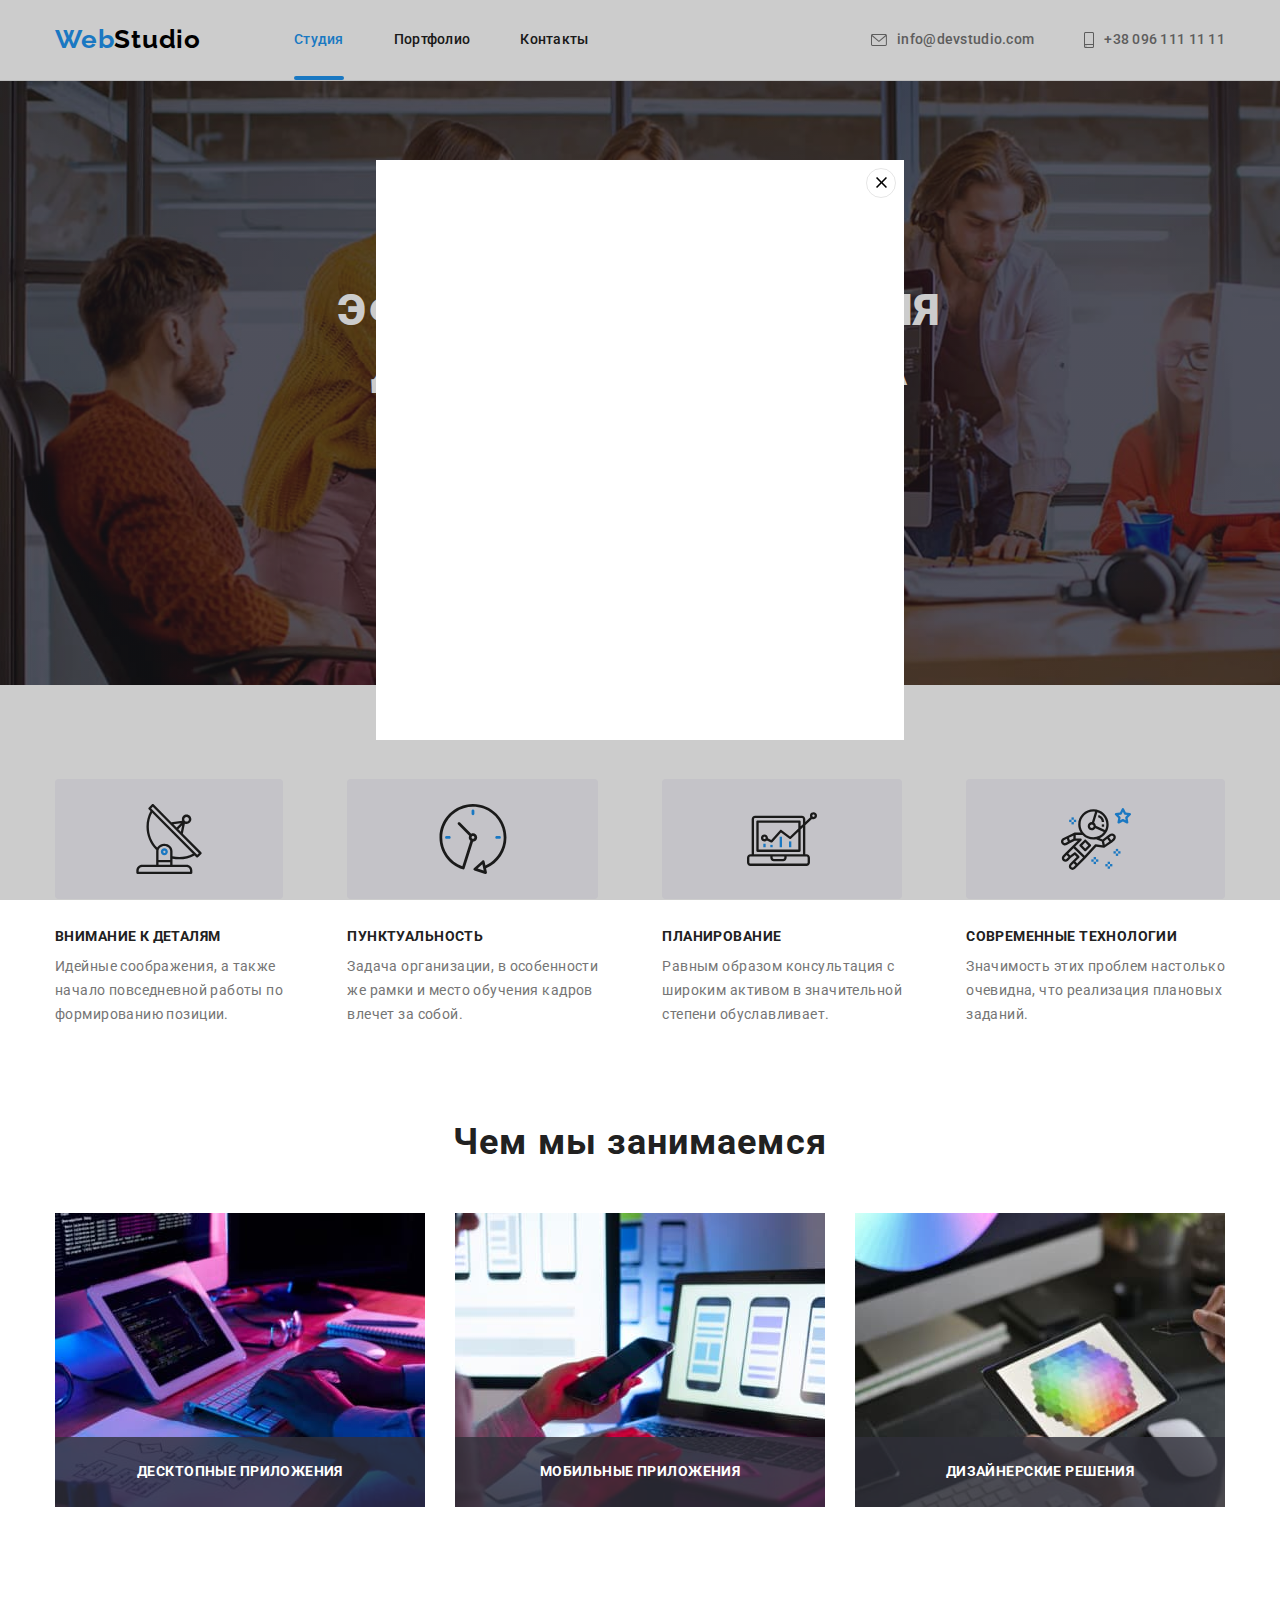
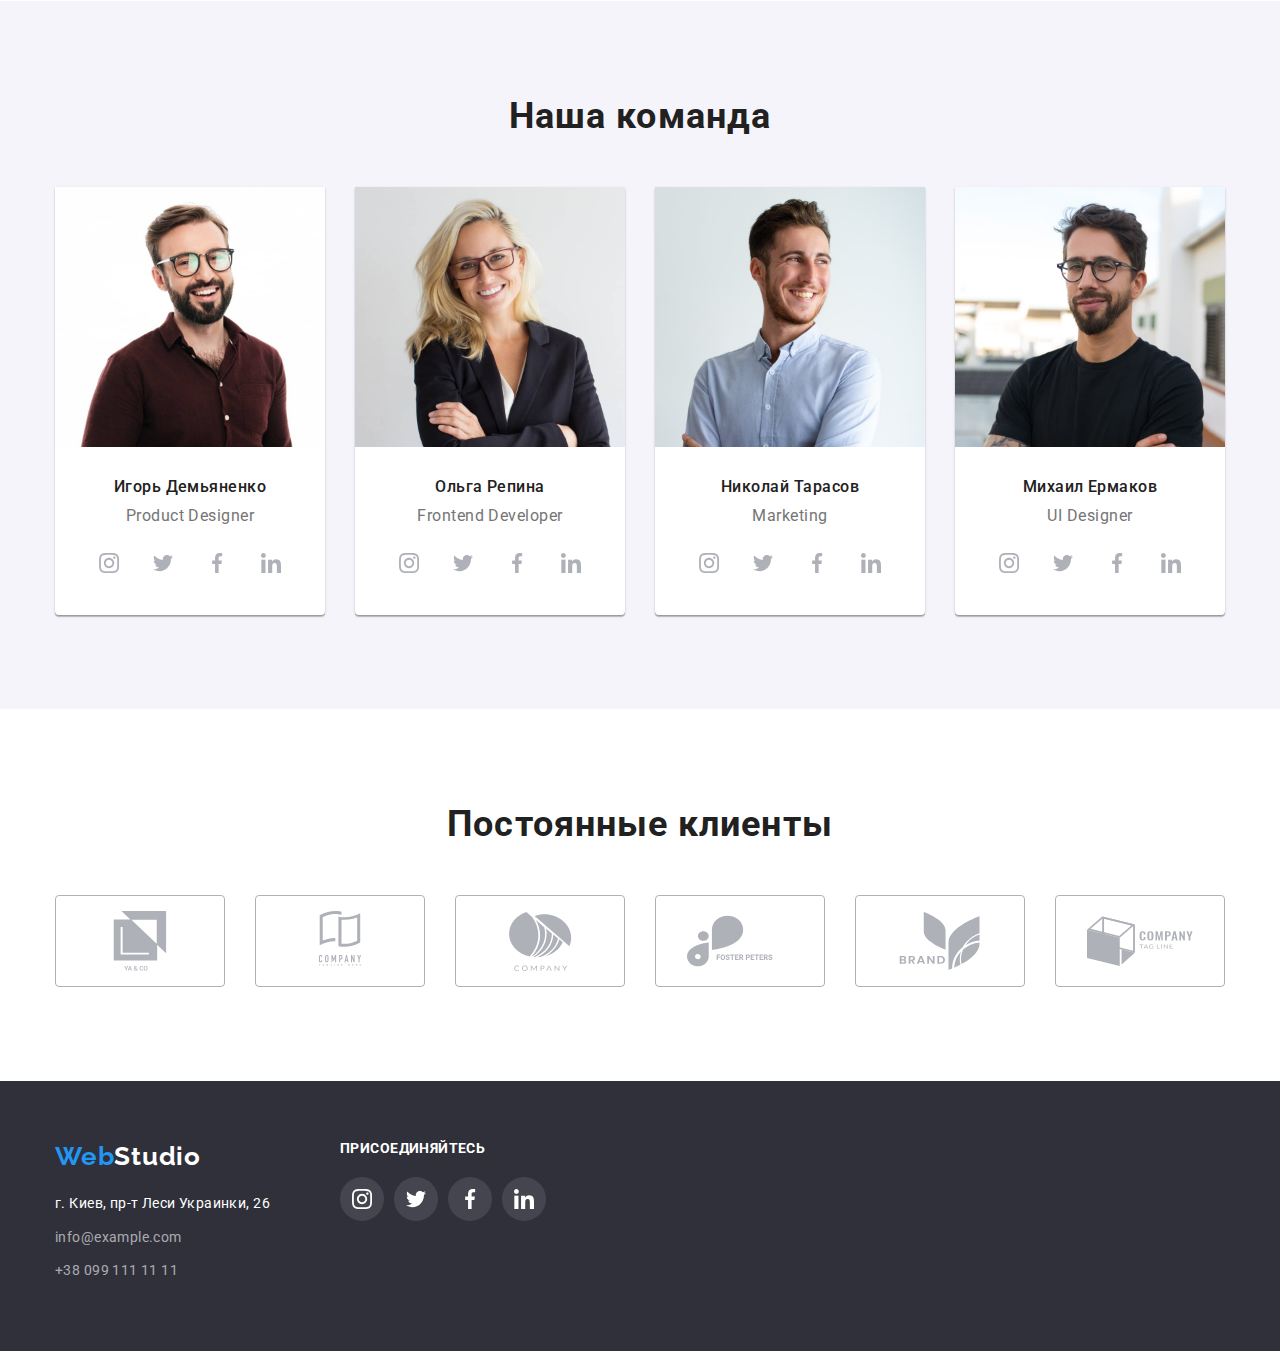
==== index.html @ f8dbdbdf "додає анімацію" ====
<!DOCTYPE html>
<html lang="ru">
<head>
    <meta charset="UTF-8">
    <meta http-equiv="X-UA-Compatible" content="IE=edge">
    <meta name="viewport" content="width=device-width, initial-scale=1.0">
    <title>Вебстудия</title>
    <link rel="preconnect" href="https://fonts.googleapis.com">
    <link rel="preconnect" href="https://fonts.gstatic.com" crossorigin>
    <link href="https://fonts.googleapis.com/css2?family=Raleway:wght@700&family=Roboto:wght@400;500;700;900&display=swap" rel="stylesheet">
    <link rel="stylesheet" href="https://cdn.jsdelivr.net/npm/modern-normalize@1.1.0/modern-normalize.min.css">
    <link rel="stylesheet" href="css/styles.css">
</head>
<body>
    <!--HEADER-->
    <header class="page-header">
        <div class="container page-header-container">
            <nav class="page-nav">
                <a class="logo link" href="index.html"><span class="logo-span">Web</span>Studio</a>
                <ul class="menu list">
                    <li class="menu-item">
                        <a class="menu-link link current" href="index.html">Студия</a>
                    </li>
                    <li class="menu-item">
                        <a class="menu-link link" href="portfolio.html">Портфолио</a>
                    </li>
                    <li class="menu-item">
                        <a class="menu-link link" href="">Контакты</a>
                    </li>
                </ul>
            </nav>
            <!--CONTACTS-->
            <ul class="contacts list"> 
                <li>
                    <a class="contact-mail link" href="mailto:info@devstudio.com">
                    <svg class="contact-list-icon" width="16" height="12">
                        <use href="./images/icons.svg/sprite.svg#icon-envelope"></use>
                    </svg>
                    info@devstudio.com</a>
                </li>
                <li>
                    <a class="contact-phone-number link" href="tel:+380961111111">
                    <svg class="contact-list-icon" width="10" height="16">
                        <use href="./images/icons.svg/sprite.svg#icon-smartphone"></use>
                    </svg>
                    +38 096 111 11 11</a>
                </li>
            </ul>
           
        </div>        
    </header>

    <main>
        <!--HERO-->
        <div class="hero">
            <div class="container">
                <h1 class="main-title">Эффективные решения <br> для вашего бизнеса</h1>
                <button class="order-btn" type="button" data-modal-open>Заказать услугу</button>
            </div>
        </div>
        <!--BENEFITS-->
        <section class="section benefit-section">
            <div class="container benefit-container">
                <h2 hidden>Преимущества вебстудии</h2>
            <ul class="benefits-list list">
                <li class="benefit-item">
                    <div class="benefits-item-card">
                        <svg class="benefits-item-icon" width="70" height="70">
                            <use href="./images/icons.svg/sprite.svg#icon-antenna-1"></use>
                        </svg>
                    </div>
                    <h3 class="benefit-title">Внимание к деталям</h3>
                    <p class="benefit-description">Идейные соображения, а также <br> начало повседневной работы по <br> формированию позиции.</p>
                </li>
                <li class="benefit-item">
                    <div class="benefits-item-card">
                        <svg class="benefits-item-icon" width="70" height="70">
                            <use href="./images/icons.svg/sprite.svg#icon-clock"></use>
                        </svg>
                    </div>
                    <h3 class="benefit-title">Пунктуальность</h3>
                    <p class="benefit-description">Задача организации, в особенности <br> же рамки и место обучения кадров <br> влечет за собой.</p>
                </li>
                <li class="benefit-item">
                    <div class="benefits-item-card">
                        <svg class="benefits-item-icon" width="70" height="70">
                            <use href="./images/icons.svg/sprite.svg#icon-diagram"></use>
                        </svg>
                    </div>
                    <h3 class="benefit-title">Планирование</h3>
                    <p class="benefit-description">Равным образом консультация с <br> широким активом в значительной <br> степени обуславливает.</p>
                </li>
                <li class="benefit-item">
                    <div class="benefits-item-card">
                        <svg class="benefits-item-icon" width="70" height="70">
                            <use href="./images/icons.svg/sprite.svg#icon-astronaut"></use>
                        </svg>
                    </div>
                    <h3 class="benefit-title">Современные технологии</h3>
                    <p class="benefit-description">Значимость этих проблем настолько <br> очевидна, что реализация плановых <br> заданий.</p>
                </li>
            </ul>
            </div>
            
        </section>
        <!--SERVICES-->
        <section class="section">
            <div class="container servies-container">
                <h2 class="serves-title">Чем мы занимаемся</h2>
            <ul class="serves-list list">
                <li class="serves-list-item">
                    <div class="serves-overlay">
                        <img src="images/img1.jpg" 
                        alt="Дизайн сайтов" 
                        width="370" 
                        height="294">
                        <p class="serves-text-overlay">Десктопные приложения</p>
                    </div>
                </li>
                <li class="serves-list-item">
                    <div class="serves-overlay">
                        <img src="images/img2.jpg" 
                        alt="Дизайн сайтов" 
                        width="370" 
                        height="294">
                        <p class="serves-text-overlay">Мобильные приложения</p>
                    </div>
                </li>
                <li class="serves-list-item">
                    <div class="serves-overlay">
                        <img src="images/img3.jpg" 
                        alt="Дизайн сайтов" 
                        width="370" 
                        height="294">
                        <p class="serves-text-overlay">Дизайнерские решения</p>
                    </div>
                </li>
            </ul>
            </div>
        </section>
        <!---TEAM-->
        <section class="team-section section">
            <div class="container">
                <h2 class="team-title">Наша команда</h2>
            <ul class="team-list list">
                <li class="employees-card">
                    <img 
                    src="images/team/igor-demynenko.jpg" 
                    alt="Фотопрортрет мужчини" 
                    width="270" 
                    height="260">
                    <div class="employees-card-wrapper">
                        <h3 class="team-members">Игорь Демьяненко</h3>
                        <p class="team-members-profession" lang="en">Product Designer</p>
                        <ul class="social-list list">
                            <li class="social-list-item">
                                <a class="social-list-link" href="">
                                    <svg class="social-list-icon" width="20" height="20">
                                        <use href="./images/icons.svg/sprite.svg#icon-instagram"></use>
                                    </svg>
                                </a>
                            </li>
                            <li class="social-list-item">
                                <a class="social-list-link" href="">
                                    <svg class="social-list-icon" width="20" height="20">
                                        <use href="./images/icons.svg/sprite.svg#icon-twitter"></use>
                                    </svg>
                                </a>
                            </li>
                            <li class="social-list-item">
                                <a class="social-list-link" href="">
                                    <svg class="social-list-icon" width="20" height="20">
                                        <use href="./images/icons.svg/sprite.svg#icon-facebook"></use>
                                    </svg>
                                </a>
                            </li>
                            <li class="social-list-item">
                                <a class="social-list-link" href="">
                                    <svg class="social-list-icon" width="20" height="20">
                                        <use href="./images/icons.svg/sprite.svg#icon-linkedin"></use>
                                    </svg>
                                </a>
                            </li>
                        </ul>
                    </div>                    
                </li>
                <li class="employees-card">                  
                    <img src="images/team/olga-repina.jpg" 
                    alt="Фотопрортрет женщини" 
                    width="270" 
                    height="260">
                    <div class="employees-card-wrapper">
                        <h3 class="team-members">Ольга Репина</h3>
                        <p class="team-members-profession" lang="en">Frontend Developer</p>
                        <ul class="social-list list">
                            <li class="social-list-item">
                                <a class="social-list-link" href="">
                                    <svg class="social-list-icon" width="20" height="20">
                                        <use href="./images/icons.svg/sprite.svg#icon-instagram"></use>
                                    </svg>
                                </a>
                            </li>
                            <li class="social-list-item">
                                <a class="social-list-link" href="">
                                    <svg class="social-list-icon" width="20" height="20">
                                        <use href="./images/icons.svg/sprite.svg#icon-twitter"></use>
                                    </svg>
                                </a>
                            </li>
                            <li class="social-list-item">
                                <a class="social-list-link" href="">
                                    <svg class="social-list-icon" width="20p" height="20">
                                        <use href="./images/icons.svg/sprite.svg#icon-facebook"></use>
                                    </svg>
                                </a>
                            </li>
                            <li class="social-list-item">
                                <a class="social-list-link" href="">
                                    <svg class="social-list-icon" width="20" height="20">
                                        <use href="./images/icons.svg/sprite.svg#icon-linkedin"></use>
                                    </svg>
                                </a>
                            </li>
                        </ul>
                    </div>
                </li>
                <li class="employees-card">
                    <img 
                    src="images/team/nikolay-tarasov.jpg"
                     alt="Фотопрортрет мужчини" 
                     width="270" 
                     height="260">
                     <div class="employees-card-wrapper">
                        <h3 class="team-members">Николай Тарасов</h3>
                        <p class="team-members-profession" lang="en">Marketing</p>
                        <ul class="social-list list">
                            <li class="social-list-item">
                                <a class="social-list-link" href="">
                                    <svg class="social-list-icon" width="20" height="20">
                                        <use href="./images/icons.svg/sprite.svg#icon-instagram"></use>
                                    </svg>
                                </a>
                            </li>
                            <li class="social-list-item">
                                <a class="social-list-link" href="">
                                    <svg class="social-list-icon" width="20" height="20">
                                        <use href="./images/icons.svg/sprite.svg#icon-twitter"></use>
                                    </svg>
                                </a>
                            </li>
                            <li class="social-list-item">
                                <a class="social-list-link" href="">
                                    <svg class="social-list-icon" width="20" height="20">
                                        <use href="./images/icons.svg/sprite.svg#icon-facebook"></use>
                                    </svg>
                                </a>
                            </li>
                            <li class="social-list-item">
                                <a class="social-list-link" href="">
                                    <svg class="social-list-icon" width="20" height="">
                                        <use href="./images/icons.svg/sprite.svg#icon-linkedin"></use>
                                    </svg>
                                </a>
                            </li>
                        </ul>
                    </div>
                </li>
                <li class="employees-card">
                    <img
                     src="images/team/mikhail-ermakov.jpg
                     " alt="Фотопрортрет мужчини" 
                     width="270" 
                     height="260">
                     <div class="employees-card-wrapper">
                        <h3 class="team-members">Михаил Ермаков</h3>
                        <p class="team-members-profession" lang="en">UI Designer</p>
                        <ul class="social-list list">
                            <li class="social-list-item">
                                <a class="social-list-link" href="">
                                    <svg class="social-list-icon" width="20" height="20">
                                        <use href="./images/icons.svg/sprite.svg#icon-instagram"></use>
                                    </svg>
                                </a>
                            </li>
                            <li class="social-list-item">
                                <a class="social-list-link" href="">
                                    <svg class="social-list-icon" width="20" height="20">
                                        <use href="./images/icons.svg/sprite.svg#icon-twitter"></use>
                                    </svg>
                                </a>
                            </li>
                            <li class="social-list-item">
                                <a class="social-list-link" href="">
                                    <svg class="social-list-icon" width="20" height="20">
                                        <use href="./images/icons.svg/sprite.svg#icon-facebook"></use>
                                    </svg>
                                </a>
                            </li>
                            <li class="social-list-item">
                                <a class="social-list-link" href="">
                                    <svg class="social-list-icon" width="20" height="20">
                                        <use href="./images/icons.svg/sprite.svg#icon-linkedin"></use>
                                    </svg>
                                </a>
                            </li>
                        </ul>
                    </div>
                </li>
            </ul>
            </div>
        </section>
        <!--CLIENTS-->
        <section class="clients-section section">
            <div class="container">
                <h2 class="clients-title">Постоянные клиенты</h2>
                <ul class="clients-list list">
                    <li class="clients-list-item">
                        <a class="clients-link" href="">
                            <svg class="clients-icon" width="106" height="60">
                                <use href="./images/icons.svg/sprite.svg#icon-group"></use>                            
                            </svg>
                        </a>
                    </li>
                    <li class="clients-list-item">
                        <a class="clients-link" href="">
                            <svg class="clients-icon" width="106" height="60">
                                <use href="./images/icons.svg/sprite.svg#icon-group2"></use>                            
                            </svg>
                        </a>
                    </li>
                    <li class="clients-list-item">
                        <a class="clients-link" href="">
                            <svg class="clients-icon" width="106" height="60">
                                <use href="./images/icons.svg/sprite.svg#icon-group3"></use>                            
                            </svg>
                        </a>
                    </li>
                    <li class="clients-list-item">
                        <a class="clients-link" href="">
                            <svg class="clients-icon" width="106" height="60">
                                <use href="./images/icons.svg/sprite.svg#icon-group4"></use>                            
                            </svg>
                        </a>
                    </li>
                    <li class="clients-list-item">
                        <a class="clients-link" href="">
                            <svg class="clients-icon" width="106" height="60">
                                <use href="./images/icons.svg/sprite.svg#icon-group5"></use>                            
                            </svg>
                        </a>
                    </li>
                    <li class="clients-list-item">
                        <a class="clients-link" href="">
                            <svg class="clients-icon" width="106" height="60">
                                <use href="./images/icons.svg/sprite.svg#icon-group6"></use>                            
                            </svg>
                        </a>
                    </li>
                </ul>

            </div>
        </section>
    </main>
    
    <!--FOOTER-->
    <footer class="footer">
        <div class="container footer-container">
            <div class="footer-address">
            <a class="logo-footer link" href="/index.html">Web<span class="logo-footer-span">Studio</span></a>        
        <address>
            <ul class="address-list list">
                <li class="address-list-item">
                    <a class="address-item link"
                    href="https://goo.gl/maps/aeBwqcAxUQen7gZU7"
                    target="_blank"
                    rel="noopener noreferrer"
                    >г. Киев, пр-т Леси Украинки, 26</a>
                </li>
                <li class="address-list-item">
                    <a class="address-contacts link" href="mailto:info@example.com">info@example.com</a>
                </li>
                <li class="address-list-item">
                    <a class="address-contacts link" href="tel:+380991111111">+38 099 111 11 11</a>
                </li>
            </ul>
        </address>
            </div>        
        <div class="footer-social">
            <h3 class="footer-socials-title">присоединяйтесь</h3>
            <ul class="footer-social-list list">
                <li class="footer-social-list-item">
                    <a class="footer-social-list-link" href="">
                        <svg class="footer-social-list-icon" width="20" height="20">
                            <use href="./images/icons.svg/sprite.svg#icon-instagram"></use>
                        </svg>
                    </a>
                </li>
                <li class="footer-social-list-item">
                    <a class="footer-social-list-link" href="">
                        <svg class="footer-social-list-icon" width="20" height="20">
                            <use href="./images/icons.svg/sprite.svg#icon-twitter"></use>
                        </svg>
                    </a>
                </li>
                <li class="footer-social-list-item">
                    <a class="footer-social-list-link" href="">
                        <svg class="footer-social-list-icon" width="20" height="20">
                            <use href="./images/icons.svg/sprite.svg#icon-facebook"></use>
                        </svg>
                    </a>
                </li>
                <li class="footer-social-list-item">
                    <a class="footer-social-list-link" href="">
                        <svg class="footer-social-list-icon" width="20" height="20">
                            <use href="./images/icons.svg/sprite.svg#icon-linkedin"></use>
                        </svg>
                    </a>
                </li>
            </ul>
            </div>
        </div>        
    </footer>
    <div class="backdrop" data-modal>
        <div class="modal">
            <button type="button" class="modal-close-btn" data-modal-close>
                <svg class="close-modal-btn-icon" width="18" height="18">
                    <use href="./images/icons.svg/sprite.svg#icon-close-btn"></use>
                </svg>              
            </button>
        </div>
    </div>
    <script src="./js/modal.js"></script>
</body>
</html>
---- css/styles.css ----
:root{
    --accent-color:  #2196F3;
    --title-color: #212121;
    --background-color: #2F303A;
    --text-color: #757575; 
    --text-color-white: #FFFFFF;
    --bkg-color-light: #F5F4FA;
    --transition-dur-and-func: 250ms cubic-bezier(0.4, 0, 0.2, 1);
}

h1,
h2,
h3,
h4,
p {
  margin-top: 0;
  margin-bottom: 0;
}

ul,
ol {
  margin-top: 0;
  margin-bottom: 0;
  padding-left: 0;
}

img {
  display: block;
}

button {
  cursor: pointer;
}

body {
    font-family: 'Roboto', sans-serif;
    font-size: 14px;
    line-height: 1.14;
    font-weight: 400;
}

.list {
    list-style: none;
}
.link {
    text-decoration: none;
}

.container {
    width: 1200px;
    margin-left: auto;
    margin-right: auto;
    padding-left: 15px;
    padding-right: 15px;
}

/*=========================HEADER=====================*/
.page-header{
    border-bottom: 1px solid #ececec;
}
.logo {
    font-family: 'Raleway', sans-serif;
    font-weight: 700;
    font-size: 26px;
    line-height: 1.20;
    letter-spacing: 0.03em;
    color: #000000;
}

.logo-span {
    color: var(--accent-color);
}

.menu-link{
    font-weight: 500;
    letter-spacing: 0.02em;
    color: var(--title-color);
    padding: 32px 0;
    display: block;
    transition: color var(--transition-dur-and-func);
}
.menu-link:hover,
.menu-link:focus{
    color: var(--accent-color);
}

.page-header-container{
    display: flex;
    align-items: center;
    justify-content: space-between;    
}
.page-nav{
    display: flex;
    align-items: center;
}
.menu {
    display: flex;
    align-items: center;
}
.logo{
    margin-right: 93px;
}
.menu-item:not(:last-child) {
    position: relative;
    margin-right: 50px;
}

.menu-link.current::after {
    position: absolute;
    content: '';
    width: 100%;
    height: 4px;
    bottom: 0;
    left: 0;

    background: var(--accent-color);
    border-radius: 2px;
}

/*=========================/HEADER=====================*/
/*=========================CONTACTS=====================*/
.contact-mail,
.contact-phone-number{
    font-weight: 500;
    letter-spacing: 0.02em;
    color: var(--text-color);
    padding: 32px 0;
    display: flex;
    align-items: center;
    transition: color var(--transition-dur-and-func);
}
.contact-mail:hover,
.contact-mail:focus,
.contact-phone-number:hover,
.contact-phone-number:focus{
    color: var(--accent-color);
}
.current{
    color: var(--accent-color);
}
.contacts{
    display: flex;
    align-items: center;
}
.contact-mail{
    margin-right: 50px;
}
.contact-list-icon{
    fill: currentColor;
    margin-right: 10px;
}
.section{
    padding-bottom: 94px;
    padding-top: 94px;
}
/*=========================/CONTACTS=====================*/
/*=========================HERO==========================*/
.hero{
    background-color:  #C4C4C4;
    padding: 200px 0;
    max-width: 1600px;
    margin-left: auto;
    margin-right: auto;
    background-image: linear-gradient(rgba(47, 48, 58, 0.4), rgba(47, 48, 58, 0.4)), url(../images/hero-img.jpg);
    background-size: cover; 
}
.main-title{
    font-weight: 900;
    font-size: 44px;
    line-height: 1.36;
    text-align: center;
    letter-spacing: 0.06em;
    text-transform: uppercase;
    color: var(--text-color-white);
    max-width: 650px; 
    margin: 0 auto;
    margin-bottom: 30px;
}
.order-btn{
    font-family: inherit;
    font-size: 16px;
    line-height: 1.88;
    letter-spacing: 0.06em;
    font-weight: bold;
    color: var(--text-color-white);
    background-color: #188CE8;
    border-color: #2196F3;
    display: block;
    margin: 0 auto;
    padding: 10px 32px;
    box-shadow: 0px 4px 4px rgba(0, 0, 0, 0.15);
    border-radius: 4px;
    transition: background-color var(--transition-dur-and-func);
}
.order-btn:hover,
.order-btn:focus {
    color: var(--text-color-white);    
    background-color: var(--accent-color);    
}

/*=========================/HERO==========================*/
/*========================BENEFITS========================*/
.benefit-title{
    font-weight: 700;
    letter-spacing: 0.03em;
    text-transform: uppercase;
    color: var(--title-color);
    font-size: 14px;
    margin-bottom: 10px;    
}
.benefit-description{
    font-size: 14px;
    line-height: 1.71;
    letter-spacing: 0.03em;
    color: var(--text-color);
}
.benefits-list{
    display: flex;
    align-items: center;
    justify-content: space-between;
    
}
.benefit-item:not(:last-child){
    margin-right: 30px;
}
.benefit-section{
    padding-bottom: 0;
}
.benefits-item-card{
    display: flex;
    justify-content: center;
    align-items: center;
    width: 100%;
    height: 120px;
    background: var(--bkg-color-light);
    border-radius: 4px;
    margin-bottom: 30px;
}
/*========================/BENEFITS========================*/
/*========================SERVICES========================*/
.serves-title{
    font-weight: 700;
    font-size: 36px;
    line-height: 1.17;
    text-align: center;
    letter-spacing: 0.03em;
    color: var(--title-color);
    margin-bottom: 50px;
}
.serves-list{
    display: flex;
    align-items: center;
    justify-content: space-between;
}
.serves-list-item{
    flex-basis: calc((100% - 60px) / 3);
}
.serves-overlay{
    position: relative;
}
.serves-text-overlay{
    position: absolute;        
    bottom: 0;
    left: 0;
    width: 370px;
    height: 70px;

    font-weight: 700;
    font-size: 14px;
    line-height: 1.14;
    text-align: center;
    letter-spacing: 0.03em;
    text-transform: uppercase;
    color: var(--text-color-white);
    background: rgba(47, 48, 58, 0.8);
    padding: 27px 80px;
}

/*========================/SERVICES========================*/
/*==========================TEAM===========================*/
.team-section{
    background-color: var(--bkg-color-light);
}
.team-title{
    font-weight: 700;
    font-size: 36px;
    line-height: 1.17;
    text-align: center;
    letter-spacing: 0.03em;
    color: var(--title-color);
    margin-bottom: 50px;
}
.team-members{
    font-weight: 500;
    font-size: 16px;
    line-height: 1.19;    
    letter-spacing: 0.03em;
    text-align: center;
    color: var(--title-color);
    margin-bottom: 10px;    
}
.team-members-profession{
    font-weight: 400;
    font-size: 16px;
    line-height: 1.19;
    letter-spacing: 0.03em;
    text-align: center;
    color: var(--text-color);
    margin-bottom: 16px;
}
.team-list{
    display: flex;   
    flex-wrap: wrap;
    gap: 30px;
    justify-content: center;    
}
.employees-card{
    flex-basis: calc((100% - 90px) / 4);
    background: #FFFFFF;
    box-shadow: 0px 1px 3px rgba(0, 0, 0, 0.12), 0px 1px 1px rgba(0, 0, 0, 0.14), 0px 2px 1px rgba(0, 0, 0, 0.2);
    border-radius: 0px 0px 4px 4px;

}
.employees-card-wrapper{
    padding-top: 30px;
    padding-bottom: 30px;
}
.social-list{
    display: flex;
    justify-content: center;
    gap: 10px;   
}
.social-list-link{
    display: flex;
    justify-content: center;
    align-items: center;
    width: 44px;
    height: 44px;
    border-radius: 50%;
    transition: background-color var(--transition-dur-and-func);    
}
.social-list-link:hover,
.social-list-link:focus{
    background-color: var(--accent-color);    
}
.social-list-link:hover .social-list-icon,
.social-list-link:focus .social-list-icon{
    fill: var(--text-color-white);
}
.social-list-icon{
    fill: #AFB1B8;
    transition: fill var(--transition-dur-and-func);
}
/*==========================/TEAM===========================*/
/*==========================CLIENTS=========================*/
.clients-title{
    font-weight: 700;
    font-size: 36px;
    line-height: 1.17;
    text-align: center;
    letter-spacing: 0.03em;
    color: var(--title-color);
    margin-bottom: 50px;
}
.clients-list{
    display: flex;
    justify-content: center;
    gap: 30px;
}
.clients-link{
    display: flex;
    justify-content: center;
    align-items: center;
    width: 170px;
    height: 92px;
    border: 1px solid #AFB1B8;
    border-radius: 4px;
    transition: border-color var(--transition-dur-and-func);
}
.clients-link:hover,
.clients-link:focus{
    border-color: var(--accent-color);
}
.clients-link:hover .clients-icon,
.clients-link:focus .clients-icon{
    fill: var(--accent-color);
}
.clients-icon{
    fill: #AFB1B8;
    transition: fill var(--transition-dur-and-func);
}
/*=========================/CLIENTS=========================*/
/*===========================FOOTER==========================*/
.footer{ 
    background-color:  var(--background-color);
    margin-left: auto;
    margin-right: auto;
    padding: 60px 0
}
.logo-footer{
    font-family: 'Raleway', sans-serif;
    font-weight: 700;
    font-size: 26px;
    line-height: 1.19;
    letter-spacing: 0.03em;
    color: var(--accent-color);      
}
.logo-footer-span{
    color: var(--text-color-white);
}
.address-item{
    font-family: 'Roboto';
    font-style: normal;
    font-weight: 400;
    font-size: 14px;
    line-height: 1.71;
    letter-spacing: 0.03em;
    color: var(--text-color-white);
    transition: color var(--transition-dur-and-func);
}
.address-contacts{
    font-family: 'Roboto';
    font-style: normal;
    font-weight: 400;
    font-size: 14px;
    line-height: 24px;
    letter-spacing: 0.03em;
    color: rgba(255, 255, 255, 0.6);
    transition: color var(--transition-dur-and-func);        
}
.address-item:hover,
.address-item:focus,
.address-contacts:hover,
.address-contacts:focus{
    color: var(--accent-color);
}
.address-list{
    margin-top: 20px;
}
.address-list-item{
    margin-bottom: 9px;
}
.footer-container{
    display: flex;
    align-items: flex-start;
}
.footer-address{
    margin-right: 70px;
}
.footer-socials-title{
    font-weight: 700;
    font-size: 14px;
    line-height: 1.14;
    letter-spacing: 0.03em;
    text-transform: uppercase;
    color: var(--text-color-white);
    margin-bottom: 20px;
}
.footer-social-list{
    display: flex;
    justify-content: center;
    gap: 10px;
}
.footer-social-list-link{
    display: flex;
    justify-content: center;
    align-items: center;
    width: 44px;
    height: 44px;
    border-radius: 50%;
    background-color: rgba(255, 255, 255, 0.1);
    transition: background-color var(--transition-dur-and-func);
}
.footer-social-list-link:hover,
.footer-social-list-link:focus{
    background-color: var(--accent-color);  
}
.footer-social-list-icon{
    transition: fill var(--transition-dur-and-func);
}
.footer-social-list-icon{
    fill: var(--text-color-white);
}
/*===========================/FOOTER==========================*/
/*===========================MODAL WINDOW==========================*/
.backdrop{
    position: fixed;
    top: 0;
    left: 0;
    z-index: 100;
    width: 100%;
    height: 100%;
    background-color: rgba(0, 0, 0, 0.2);
    transition: opacity var(--transition-dur-and-func), visibility var(--transition-dur-and-func);
}
.backdrop.is-hidden{
    opacity: 0;
    visibility: hidden;
    pointer-events: none;
}
.modal{
    position: absolute;
    top: 50%;
    left: 50%;
    transform: translate(-50%, -50%);
    width: 528px;
    height: 580px;
    background-color: #FFFFFF;
}
.modal-close-btn{
    position: absolute;
    top: 8px;
    right: 8px;
    display: flex;
    justify-content: center;
    align-items: center;
    width: 30px;
    height: 30px;
    padding: 0;

    border-radius: 50%;
    background-color: transparent;
    border: 1px solid rgba(0, 0, 0, 0.1);
    transition: border-color var(--transition-dur-and-func);
}
.close-modal-btn-icon{
    transition: fill var(--transition-dur-and-func);
}
.modal-close-btn:hover,
.modal-close-btn:focus{
    border-color: var(--accent-color);
}
.modal-close-btn:hover .close-modal-btn-icon,
.modal-close-btn:focus .close-modal-btn-icon{
    fill: var(--accent-color);
}

/*===========================/MODAL WINDOW==========================*/

/*-------------------------------------------------------------*/

/*==========================PORTFOLIO===========================*/

.filters{
    display: flex;
    justify-content: center;
    margin-bottom: 34px;
}
.filters-list-item:not(:last-child){
    margin-right: 8px;
}

.filters-btn{    
    font-family: inherit;
    font-weight: 500;
    font-size: 16px;
    line-height: 1.63;
    text-align: center;
    letter-spacing: 0.03em;
    color: var(--title-color);
    background-color: var(--bkg-color-light);
    border-color: var(--bkg-color-light);
    border-radius: 4px;
    margin: 0 auto;
    padding: 6px 22px;
    transition: background-color var(--transition-dur-and-func), box-shadow var(--transition-dur-and-func),
    border-color var(--transition-dur-and-func), color var(--transition-dur-and-func);     
}
.filters-btn:focus,
.filters-btn:hover{
    color: var(--text-color-white);
    background-color: var(--accent-color);
    box-shadow: 
        0px 3px 1px rgba(0, 0, 0, 0.1),
        0px 1px 2px rgba(0, 0, 0, 0.08),
        0px 2px 2px rgba(0, 0, 0, 0.12);
    border-color: var(--accent-color);
}
.btn-blue{
    background-color: var(--accent-color);
    color: var(--text-color-white);
    border-color: var(--accent-color);
}
.portfolio-title{  
    font-weight: 700;
    font-size: 18px;
    line-height: 2;
    letter-spacing: 0.06em;
    color: var(--title-color);
}
.portfolio-description{
    font-family: 'Roboto';
    font-weight: 400;
    font-size: 16px;
    line-height: 1.88;
    letter-spacing: 0.03em;
    color: var(--text-color);
}

.portfolio-list{
    display: flex;
    flex-wrap: wrap;
    justify-content: center;
    gap: 30px;
}
.portfolio-item{
    flex-basis: calc((100% - 60) / 3);
}
.portfolio-item-wrapper{
    padding: 20px;
    background: #FFFFFF;
    border: 1px solid #EEEEEE;
    transition: box-shadow var(--transition-dur-and-func);
}
.portfolio-item:hover,
.portfolio-item:focus{
    box-shadow: 
        0px 1px 1px rgba(0, 0, 0, 0.12),
        0px 4px 4px rgba(0, 0, 0, 0.06),
        1px 4px 6px rgba(0, 0, 0, 0.16);
}

.portfolio-link:hover .overlay,
.portfolio-link:focus .overlay{
    transform: translate(0, 0);
}
.overlay-wrapper{
    position: relative;
    overflow: hidden;
}
.overlay{
    position: absolute;
    top: 0;
    left: 0;
    width: 100%;
    height: 100%;
    transform: translate(0, 100%);
    transition: transform var(--transition-dur-and-func);
    
    font-weight: 400;
    font-size: 18px;
    line-height: 1.56;
    letter-spacing: 0.03em;
    color: #FFFFFF;
    background-color: rgba(33, 150, 243, 0.9);
    padding: 64px 24px;
}
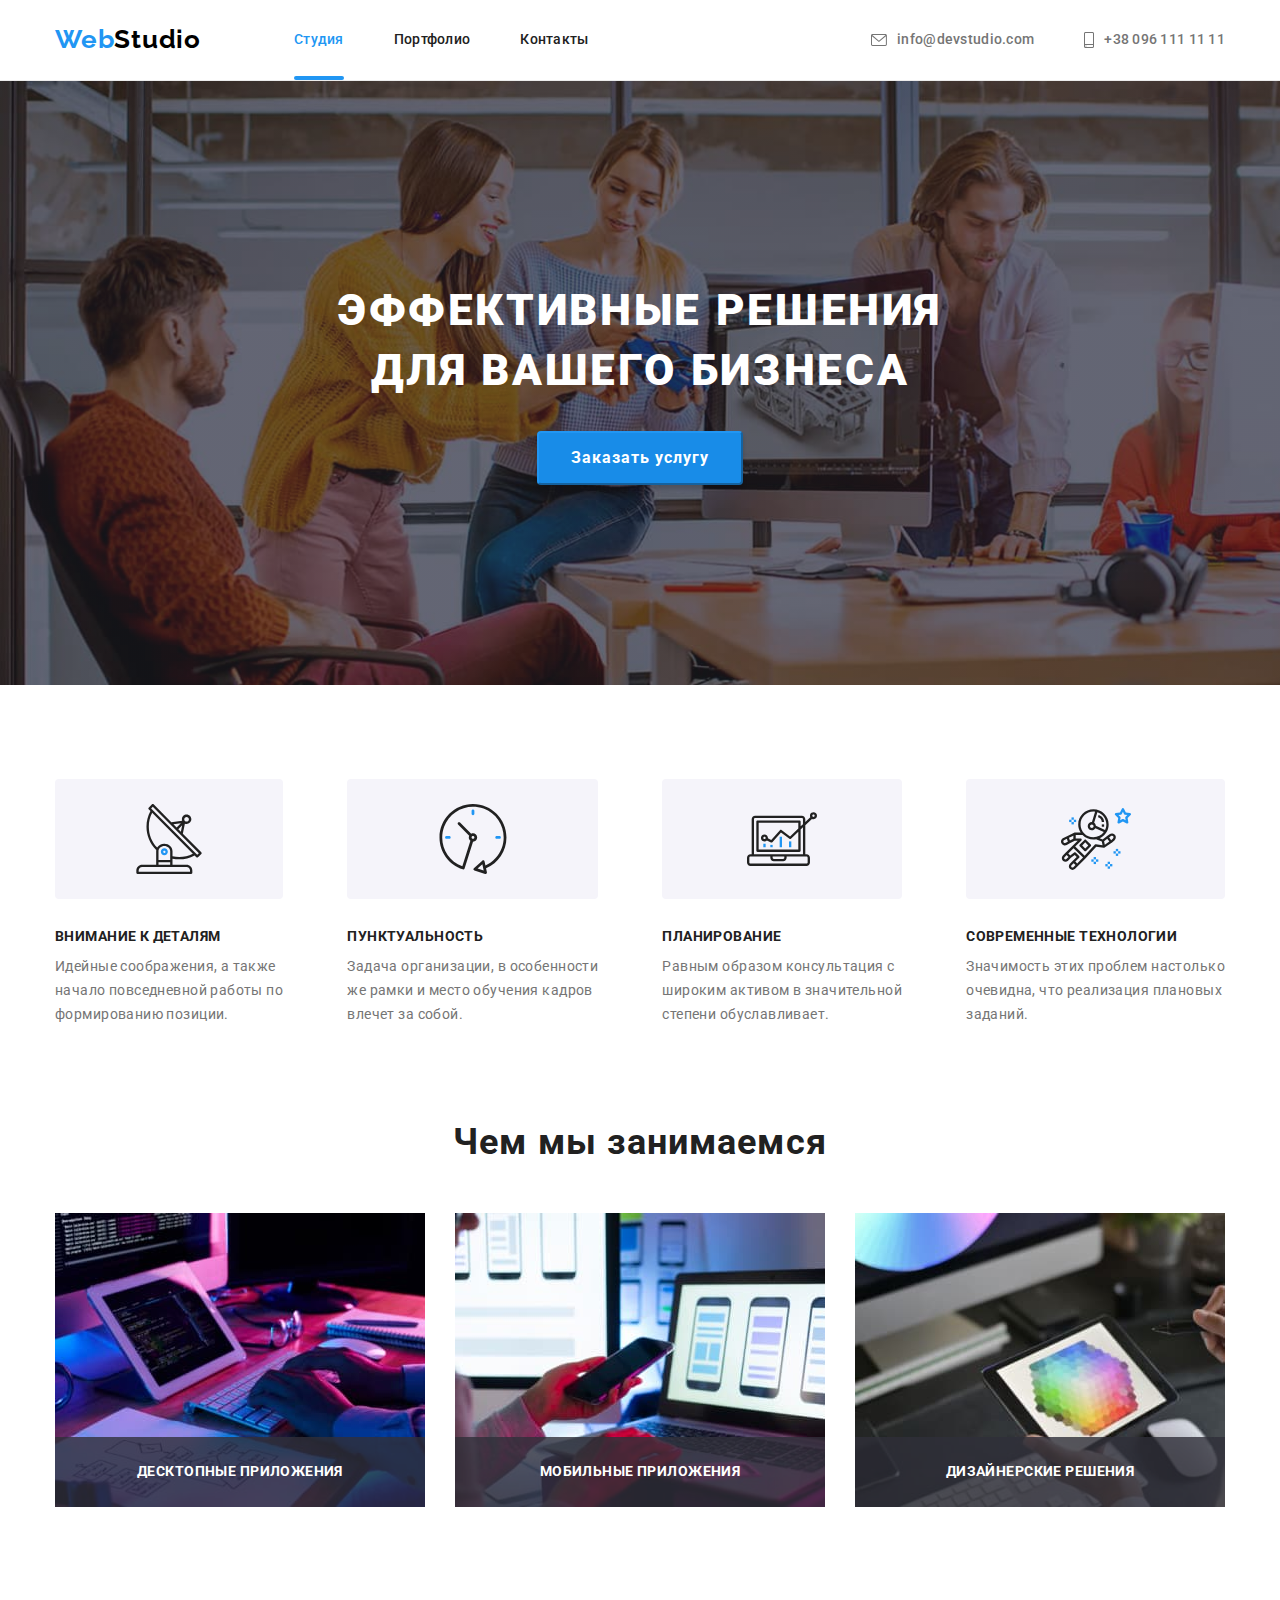
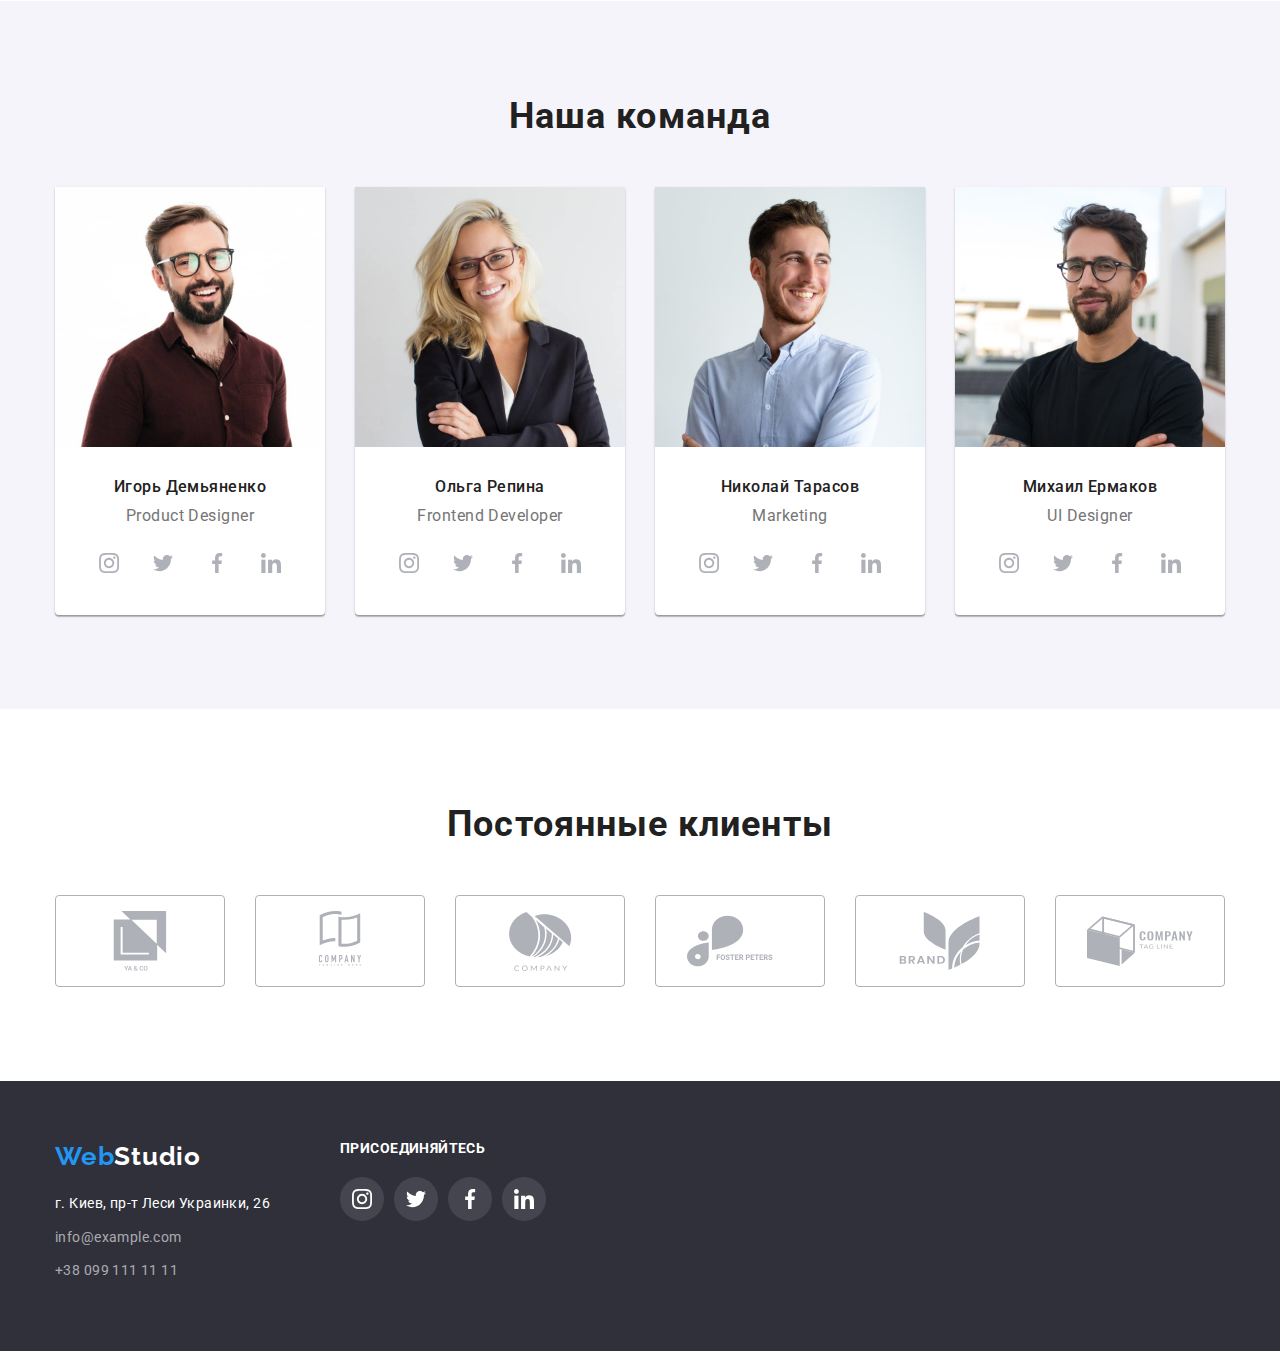
==== commit e1c4ef45: "виправляє клас для модального вікна" ====
--- a/index.html
+++ b/index.html
@@ -420,7 +420,7 @@
             </div>
         </div>        
     </footer>
-    <div class="backdrop" data-modal>
+    <div class="backdrop is-hidden" data-modal>
         <div class="modal">
             <button type="button" class="modal-close-btn" data-modal-close>
                 <svg class="close-modal-btn-icon" width="18" height="18">
